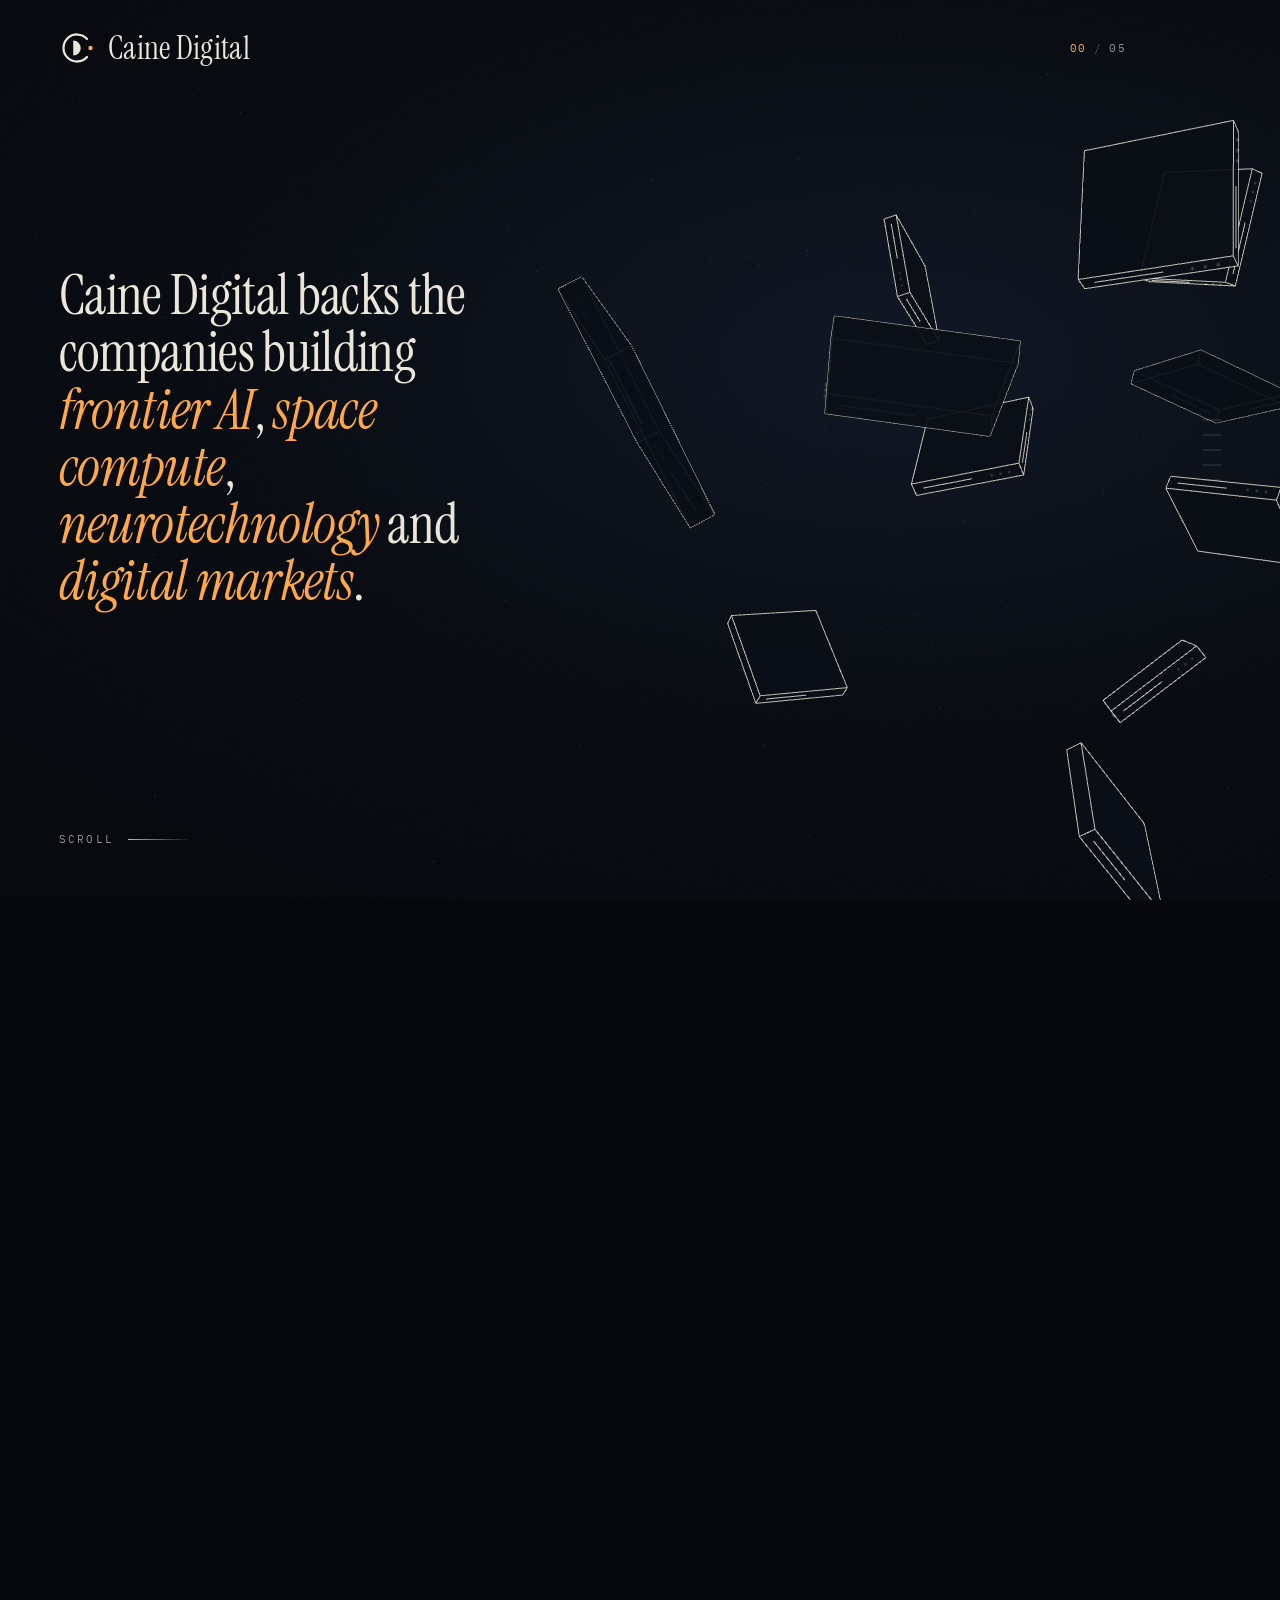
==== index.html @ 0564940c "Caine Digital site Co-authored-by: Cursor <cursoragent@cursor.com>" ====
<!doctype html>
<html lang="en">
<head>
  <meta charset="utf-8">
  <meta name="viewport" content="width=device-width, initial-scale=1, viewport-fit=cover">
  <title>Caine Digital</title>
  <meta name="description" content="Caine Digital backs companies building frontier AI, space compute, neurotechnology and digital markets.">
  <meta name="theme-color" content="#06080c">
  <link rel="icon" href="favicon.svg" type="image/svg+xml">
  <link rel="preconnect" href="https://fonts.googleapis.com">
  <link rel="preconnect" href="https://fonts.gstatic.com" crossorigin>
  <link href="https://fonts.googleapis.com/css2?family=IBM+Plex+Mono:wght@400;500&family=Instrument+Sans:wght@400;500&family=Instrument+Serif:ital@0;1&display=swap" rel="stylesheet">
  <link rel="stylesheet" href="css/site.css">
</head>
<body>
  <canvas id="scene" aria-hidden="true"></canvas>
  <div class="grain" aria-hidden="true"></div>

  <header class="hud">
    <a class="mark" href="./" aria-label="Caine Digital"><svg class="logo" viewBox="0 0 48 48" fill="none" aria-hidden="true"><path d="M37.38 11.96A18 18 0 1 0 37.38 36.04" stroke="#ebe6da" stroke-width="3" stroke-linecap="round"/><path d="M19 14a10 10 0 0 1 0 20Z" fill="#ebe6da"/><circle cx="42" cy="24" r="2.9" fill="#ffa84a"/></svg><span>Caine Digital</span></a>
    <div class="stageinfo" aria-hidden="true">
      <span id="stageNum">00</span><span class="sep">/</span><span>05</span>
      <span id="stageName"></span>
    </div>
  </header>

  <ol class="rail" aria-hidden="true">
    <li></li><li></li><li></li><li></li><li></li>
  </ol>

  <svg id="leaders" aria-hidden="true"></svg>

  <main>
    <section class="panel hero" data-stage="0">
      <div class="copy">
        <h1>Caine Digital backs the companies building <em>frontier AI</em>, <em>space compute</em>, <em>neurotechnology</em> and <em>digital markets</em>.</h1>
      </div>
      <div class="scrollcue"><span>Scroll</span><i></i></div>
    </section>

    <section class="panel" data-stage="1">
      <div class="copy">
        <span class="idx">01 &mdash; Intelligence</span>
        <h2>The rack</h2>
        <p>Everything starts as hardware. These are the labs whose models run on it.</p>
      </div>
      <div class="tiles"></div>
    </section>

    <section class="panel" data-stage="2">
      <div class="copy">
        <span class="idx">02 &mdash; Orbit</span>
        <h2>Off the ground</h2>
        <p>The same compute, put on a rocket and deployed as a data centre in orbit.</p>
      </div>
      <div class="tiles"></div>
    </section>

    <section class="panel" data-stage="3">
      <div class="copy">
        <span class="idx">03 &mdash; Earth</span>
        <h2>Back down</h2>
        <p>Compute lands as products: films made from a prompt, an assistant you can text, machines engineered in software, aircraft that fly themselves.</p>
      </div>
      <div class="tiles"></div>
    </section>

    <section class="panel" data-stage="4">
      <div class="copy">
        <span class="idx">04 &mdash; Mind</span>
        <h2>The interface</h2>
        <p>One chip, seated in one person. The shortest path between a brain and a computer.</p>
      </div>
      <div class="tiles"></div>
    </section>

    <section class="panel" data-stage="5">
      <div class="copy">
        <span class="idx">05 &mdash; Network</span>
        <h2>Between people</h2>
        <p>Culture, markets and play, settled on-chain.</p>
      </div>
      <div class="tiles"></div>
    </section>

    <section class="panel close" data-stage="6">
      <div class="copy">
        <svg class="logo big" viewBox="0 0 48 48" fill="none" aria-hidden="true"><path d="M37.38 11.96A18 18 0 1 0 37.38 36.04" stroke="#ebe6da" stroke-width="3" stroke-linecap="round"/><path d="M19 14a10 10 0 0 1 0 20Z" fill="#ebe6da"/><circle cx="42" cy="24" r="2.9" fill="#ffa84a"/></svg>
        <h2>Caine Digital</h2>
        <a class="contact" href="mailto:chris@cainedigital.com">chris@cainedigital.com</a>
      </div>
      <div class="portfolio">
        <span class="idx">Portfolio</span>
        <ul id="plist"></ul>
      </div>
      <footer class="foot">
        <span>&copy; 2026 Caine Digital</span>
        <a href="disclaimer.html">Disclaimer</a>
      </footer>
    </section>
  </main>

  <div id="scroll-space" aria-hidden="true"></div>

  <noscript>
    <p class="noscript">Caine Digital backs companies building frontier AI, space compute, neurotechnology and digital markets. This page needs JavaScript to show the companies. <a href="disclaimer.html">Disclaimer</a></p>
  </noscript>

  <script type="module" src="js/main.js"></script>
</body>
</html>
---- css/site.css ----
:root {
  --ink: #06080c;
  --ink-2: #0b0f16;
  --bone: #ebe6da;
  --dim: rgba(235, 230, 218, 0.62);
  --faint: rgba(235, 230, 218, 0.2);
  --ember: #ffa84a;
  --serif: 'Instrument Serif', 'Times New Roman', serif;
  --sans: 'Instrument Sans', system-ui, sans-serif;
  --mono: 'IBM Plex Mono', ui-monospace, monospace;
  --pad: clamp(22px, 4.6vw, 72px);
}

* { box-sizing: border-box; }

html { background: var(--ink); }

body {
  margin: 0;
  color: var(--bone);
  font-family: var(--sans);
  background:
    radial-gradient(120% 90% at 70% 40%, #101724 0%, rgba(10, 14, 21, 0.6) 45%, var(--ink) 80%),
    var(--ink);
  background-attachment: fixed;
  -webkit-font-smoothing: antialiased;
  overflow-x: hidden;
}

a { color: inherit; }

#scene {
  position: fixed;
  inset: 0;
  width: 100%;
  height: 100%;
  display: block;
}

.grain {
  position: fixed;
  inset: 0;
  pointer-events: none;
  opacity: 0.11;
  mix-blend-mode: overlay;
  background-image: url("data:image/svg+xml,%3Csvg xmlns='http://www.w3.org/2000/svg' width='160' height='160'%3E%3Cfilter id='n'%3E%3CfeTurbulence type='fractalNoise' baseFrequency='.9' numOctaves='2' stitchTiles='stitch'/%3E%3C/filter%3E%3Crect width='100%25' height='100%25' filter='url(%23n)'/%3E%3C/svg%3E");
  z-index: 4;
}

/* ---------- top bar ---------- */
.hud {
  position: fixed;
  inset: 0 0 auto 0;
  display: flex;
  justify-content: space-between;
  align-items: center;
  padding: clamp(18px, 2.6vw, 30px) var(--pad);
  z-index: 6;
  pointer-events: none;
}
.hud a { pointer-events: auto; }
.mark {
  display: inline-flex;
  align-items: center;
  gap: 13px;
  font-family: var(--serif);
  font-size: 32px;
  line-height: 1;
  letter-spacing: 0.01em;
  text-decoration: none;
}
.logo { width: 36px; height: 36px; flex: none; display: block; }
.logo.big { width: clamp(38px, 3.3vw, 50px); height: auto; aspect-ratio: 1; margin-bottom: 18px; }
.stageinfo, .back {
  font-family: var(--mono);
  font-size: 11px;
  letter-spacing: 0.16em;
  text-transform: uppercase;
  color: var(--dim);
  display: flex;
  gap: 0.6em;
  text-decoration: none;
}
.stageinfo #stageNum { color: var(--ember); }
.stageinfo #stageName { margin-left: 1em; color: var(--bone); min-width: 7em; text-align: right; }
.stageinfo .sep { opacity: 0.5; }

/* ---------- progress rail ---------- */
.rail {
  position: fixed;
  right: var(--pad);
  top: 50%;
  translate: 0 -50%;
  margin: 0;
  padding: 0;
  list-style: none;
  display: grid;
  gap: 14px;
  z-index: 5; /* under the stage panels, so a description is never crossed by the ticks */
}
.rail li {
  width: 18px;
  height: 1px;
  background: var(--faint);
  margin-left: auto;
  transition: width 0.4s ease, background 0.4s ease;
}
.rail li.on { width: 34px; background: var(--ember); }

/* ---------- stage panels ---------- */
.panel {
  position: fixed;
  inset: 0;
  display: flex;
  align-items: flex-end;
  padding: var(--pad);
  padding-bottom: clamp(40px, 9vh, 104px);
  opacity: 0;
  visibility: hidden;
  pointer-events: none;
  z-index: 5;
}
.panel.hero { align-items: center; }

/* Darken the corner behind the copy so it stays readable over the scene. */
.panel:not(.hero)::before {
  content: '';
  position: absolute;
  inset: 0;
  background: radial-gradient(62% 78% at 0% 100%, rgba(6, 8, 12, 0.92) 0%, rgba(6, 8, 12, 0.7) 45%, rgba(6, 8, 12, 0) 100%);
  pointer-events: none;
}

.copy { max-width: 31rem; position: relative; }

.copy .eyebrow, .idx {
  font-family: var(--mono);
  font-size: 11px;
  line-height: 1.4;
  letter-spacing: 0.2em;
  text-transform: uppercase;
  color: var(--ember);
  margin: 0 0 18px;
  display: block;
}

h1, h2 {
  font-family: var(--serif);
  font-weight: 400;
  margin: 0;
  letter-spacing: -0.012em;
}
.hero h1 {
  font-size: clamp(32px, 4.3vw, 66px);
  line-height: 1.04;
  max-width: 13.5em;
}
.hero h1 em { font-style: italic; color: var(--ember); }
h2 {
  font-size: clamp(46px, 6.6vw, 104px);
  line-height: 0.94;
}
.copy p {
  font-size: clamp(15px, 1.15vw, 18px);
  line-height: 1.5;
  color: var(--dim);
  max-width: 25rem;
  margin: 20px 0 0;
}

.scrollcue {
  position: absolute;
  left: var(--pad);
  bottom: clamp(28px, 6vh, 56px);
  display: flex;
  align-items: center;
  gap: 14px;
  font-family: var(--mono);
  font-size: 11px;
  letter-spacing: 0.2em;
  text-transform: uppercase;
  color: var(--dim);
}
.scrollcue i {
  width: 64px;
  height: 1px;
  background: linear-gradient(90deg, var(--ember), transparent);
  transform-origin: left;
  animation: cue 2.4s ease-in-out infinite;
}
@keyframes cue {
  0%, 100% { transform: scaleX(0.25); opacity: 0.5; }
  50% { transform: scaleX(1); opacity: 1; }
}

.contact {
  display: inline-block;
  margin-top: 26px;
  font-family: var(--mono);
  font-size: 13px;
  letter-spacing: 0.08em;
  text-decoration: none;
  border-bottom: 1px solid var(--ember);
  padding-bottom: 4px;
  pointer-events: auto;
}

.foot {
  position: absolute;
  left: var(--pad);
  right: var(--pad);
  bottom: clamp(18px, 3vh, 30px);
  display: flex;
  justify-content: space-between;
  font-family: var(--mono);
  font-size: 11px;
  letter-spacing: 0.16em;
  text-transform: uppercase;
  color: var(--dim);
}
.foot a { pointer-events: auto; text-underline-offset: 4px; }
.foot a:hover { color: var(--bone); }
.panel.close { padding-bottom: clamp(84px, 14vh, 150px); }
.close h2 { font-size: clamp(36px, 4.1vw, 62px); line-height: 1; }
.close .contact { margin-top: 22px; }

/* ---------- portfolio list (closing screen) ---------- */
.portfolio {
  position: relative;
  margin-left: auto;
  margin-right: clamp(44px, 5.5vw, 92px);
  align-self: center;
}
.portfolio .idx { margin-bottom: 16px; }
#plist {
  list-style: none;
  margin: 0;
  padding: 0;
  display: grid;
  grid-auto-flow: column;
  grid-template-rows: repeat(7, auto);
  grid-auto-columns: clamp(196px, 17vw, 244px);
  gap: 10px 12px;
}
.pitem {
  display: flex;
  align-items: center;
  gap: 12px;
  width: 100%;
  padding: 7px 12px 7px 7px;
  border: 1px solid var(--faint);
  border-radius: 4px;
  background: rgba(8, 11, 17, 0.72);
  color: inherit;
  font: inherit;
  text-align: left;
  cursor: pointer;
  pointer-events: auto;
  transition: border-color 0.25s ease, background 0.25s ease;
}
.pitem:hover, .pitem:focus-visible, .pitem.on {
  border-color: var(--ember);
  background: rgba(16, 20, 28, 0.92);
  outline: none;
}
.pitem .chip { width: 40px; height: 40px; font-size: 28px; }
.pt { display: grid; gap: 4px; min-width: 0; }
.pt b {
  display: flex;
  align-items: center;
  gap: 9px;
  font-weight: 500;
  font-size: 15px;
  line-height: 1.1;
  white-space: nowrap;
}
.pt .badge { font-family: var(--mono); font-weight: 400; margin-left: 0; text-transform: uppercase; }
.pt i {
  font-style: normal;
  font-family: var(--mono);
  font-size: 10px;
  letter-spacing: 0.14em;
  text-transform: uppercase;
  color: var(--dim);
  white-space: nowrap;
  overflow: hidden;
  text-overflow: ellipsis;
}

/* ---------- company tiles ---------- */
#leaders {
  position: fixed;
  inset: 0;
  width: 100%;
  height: 100%;
  pointer-events: none;
  z-index: 5;
}
#leaders line { stroke: var(--ember); stroke-width: 1; stroke-opacity: 0.6; }
#leaders circle { fill: var(--ember); }

.tiles { position: absolute; inset: 0; }

.tw {
  position: absolute;
  left: 0;
  top: 0;
  translate: 0 -50%;
  opacity: 0;
  pointer-events: none;
}
.tw.live { pointer-events: auto; }
.tw:hover, .tw:focus-within, .tw.open { z-index: 4; }
/* A label being read is fully solid, even if it is still fading in or out. */
.tw.live:hover, .tw.live:focus-within, .tw.live.open { opacity: 1 !important; }

.tile {
  display: flex;
  align-items: center;
  gap: 13px;
  padding: 7px 18px 7px 7px;
  font-family: var(--mono);
  font-size: 15px;
  letter-spacing: 0.1em;
  text-transform: uppercase;
  color: var(--bone);
  background: rgba(8, 11, 17, 0.78);
  border: 1px solid var(--faint);
  border-radius: 4px;
  cursor: pointer;
  white-space: nowrap;
  -webkit-backdrop-filter: blur(8px);
  backdrop-filter: blur(8px);
  transition: border-color 0.25s ease, background 0.25s ease;
}
.tile:hover, .tile:focus-visible, .tw.open .tile {
  border-color: var(--ember);
  background: rgba(16, 20, 28, 0.92);
  outline: none;
}

.chip {
  width: 46px;
  height: 46px;
  border-radius: 3px;
  background: var(--bone);
  display: grid;
  place-items: center;
  overflow: hidden;
  flex: none;
  font-family: var(--serif);
  font-size: 32px;
  color: var(--ink);
  text-transform: none;
  letter-spacing: 0;
}
.chip img { width: 100%; height: 100%; object-fit: cover; display: block; }
.chip.pad img { width: 76%; height: 76%; object-fit: contain; }

.badge {
  font-size: 10px;
  letter-spacing: 0.16em;
  color: var(--ember);
  border: 1px solid rgba(255, 168, 74, 0.55);
  border-radius: 2px;
  padding: 3px 5px 2px;
  margin-left: -2px;
}

.card {
  position: absolute;
  top: calc(100% + 10px);
  left: 0;
  width: 340px;
  padding: 20px 20px 18px;
  background: #0b0e15;
  border: 1px solid var(--faint);
  border-top-color: var(--ember);
  box-shadow: 0 18px 50px rgba(0, 0, 0, 0.55);
  border-radius: 4px;
  opacity: 0;
  visibility: hidden;
  translate: 0 6px;
  transition: opacity 0.2s ease, translate 0.2s ease, visibility 0.2s;
  z-index: 3;
}
.tw.up .card { top: auto; bottom: calc(100% + 10px); border-top-color: var(--faint); border-bottom-color: var(--ember); }
.tw.live:hover .card, .tw.live:focus-within .card, .tw.live.open .card {
  opacity: 1;
  visibility: visible;
  translate: 0 0;
}
.card .tag {
  font-family: var(--mono);
  font-size: 10px;
  letter-spacing: 0.2em;
  text-transform: uppercase;
  color: var(--ember);
}
.card h3 {
  font-family: var(--serif);
  font-weight: 400;
  font-size: 30px;
  line-height: 1;
  margin: 8px 0 12px;
}
.card p {
  font-size: 14px;
  line-height: 1.55;
  color: var(--dim);
  margin: 0;
}
.card a {
  display: inline-block;
  margin-top: 14px;
  font-family: var(--mono);
  font-size: 11px;
  letter-spacing: 0.14em;
  text-transform: uppercase;
  text-decoration: none;
  border-bottom: 1px solid var(--faint);
  padding-bottom: 3px;
}
.card a:hover { border-bottom-color: var(--ember); }

/* Shared description box: floats beside the portfolio list on desktop, bottom sheet on phones (see below). */
#sheet { display: none; }
#sheet.float {
  display: block;
  position: fixed;
  z-index: 20;
  translate: none;
  border-top-color: var(--ember);
  transition: opacity 0.2s ease, visibility 0.2s;
}
#sheet.float.open { opacity: 1; visibility: visible; }
#sheet .x {
  position: absolute;
  top: 8px;
  right: 8px;
  width: 36px;
  height: 36px;
  border: 0;
  background: none;
  color: var(--dim);
  font-size: 24px;
  line-height: 1;
  cursor: pointer;
}

/* ---------- page length ---------- */
#scroll-space { width: 1px; }

.noscript {
  position: relative;
  z-index: 9;
  padding: 120px var(--pad);
  max-width: 40rem;
  font-size: 18px;
  line-height: 1.5;
}

/* ---------- disclaimer page ---------- */
body.doc { min-height: 100vh; }
.docmain {
  position: relative;
  z-index: 5;
  max-width: 44rem;
  padding: clamp(120px, 20vh, 200px) var(--pad) 120px;
}
.docmain h1 {
  font-size: clamp(36px, 5vw, 68px);
  line-height: 1;
  margin-bottom: 34px;
}
.docmain p {
  font-size: 17px;
  line-height: 1.6;
  color: var(--dim);
  margin: 0 0 18px;
  max-width: 36rem;
}
.docmain .foot {
  position: static;
  margin-top: 72px;
  padding-top: 20px;
  border-top: 1px solid var(--faint);
}

/* ---------- phone ---------- */
@media (max-width: 860px) {
  .rail { display: none; }
  .stageinfo #stageName { display: none; }
  .mark { font-size: 26px; gap: 10px; }
  .logo { width: 29px; height: 29px; }
  .panel {
    flex-direction: column;
    justify-content: flex-end;
    align-items: flex-start;
    padding-bottom: clamp(28px, 6vh, 56px);
  }
  .panel.hero { justify-content: flex-end; align-items: flex-start; padding-bottom: 110px; }
  .panel:not(.hero)::before {
    background: linear-gradient(to top, rgba(6, 8, 12, 0.94) 0%, rgba(6, 8, 12, 0.78) 26%, rgba(6, 8, 12, 0) 52%);
  }
  .panel.close { padding-bottom: 64px; }
  .close .copy { display: grid; grid-template-columns: auto 1fr; align-items: center; column-gap: 12px; }
  .close .logo.big { width: 34px; margin: 0; }
  .close h2 { font-size: 36px; }
  .close .contact { grid-column: 1 / -1; justify-self: start; margin-top: 14px; }
  /* z-index: `order` also changes paint order, which would put the list under the panel's scrim. */
  .portfolio { order: -1; z-index: 1; align-self: stretch; margin: 0 0 22px; }
  .portfolio .idx { margin-bottom: 10px; }
  #plist { grid-auto-columns: minmax(0, 1fr); gap: 6px 8px; }
  .pitem { gap: 9px; padding: 4px 8px 4px 4px; }
  .pitem .chip { width: 28px; height: 28px; font-size: 20px; }
  .pt b { font-size: 13px; gap: 6px; }
  .pt i { display: none; }
  h2 { font-size: clamp(42px, 13vw, 64px); }
  .copy p { margin-top: 12px; }
  .tile { font-size: 10px; gap: 8px; padding: 4px 10px 4px 4px; letter-spacing: 0.08em; }
  .chip { width: 28px; height: 28px; font-size: 20px; }
  .badge { font-size: 8px; padding: 2px 4px 1px; }
  /* The description opens as a sheet at the bottom of the screen. */
  .tw .card { display: none; }
  #sheet {
    display: block;
    position: fixed;
    left: 12px;
    right: 12px;
    top: auto;
    bottom: 12px;
    width: auto;
    max-height: 70vh;
    overflow-y: auto;
    z-index: 20;
    translate: 0 14px;
  }
  #sheet.open { opacity: 1; visibility: visible; translate: 0 0; }
}

@media (prefers-reduced-motion: reduce) {
  .scrollcue i { animation: none; }
}
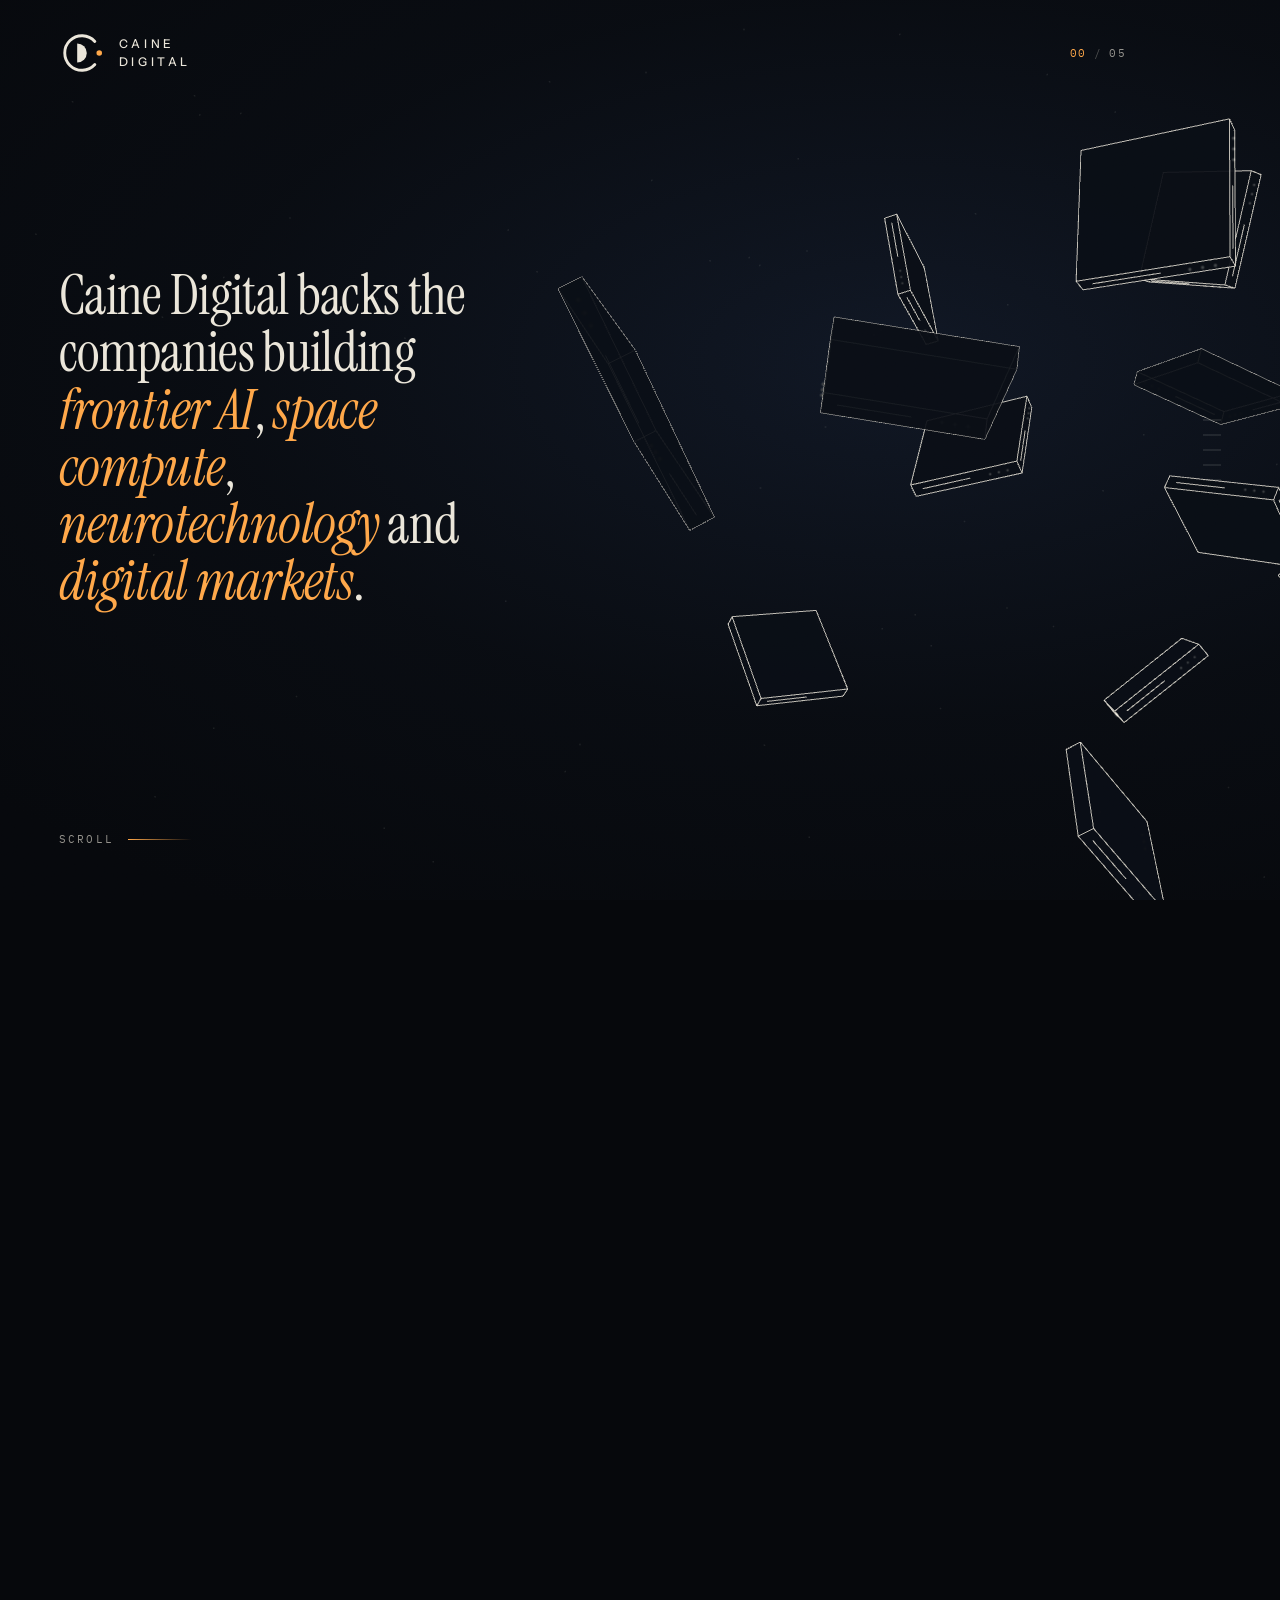
==== commit a9850b46: "Logo lockup: stacked capitals beside a larger mark, in the header, closing screen and disclaimer Co-" ====
--- a/index.html
+++ b/index.html
@@ -17,7 +17,7 @@
   <div class="grain" aria-hidden="true"></div>
 
   <header class="hud">
-    <a class="mark" href="./" aria-label="Caine Digital"><svg class="logo" viewBox="0 0 48 48" fill="none" aria-hidden="true"><path d="M37.38 11.96A18 18 0 1 0 37.38 36.04" stroke="#ebe6da" stroke-width="3" stroke-linecap="round"/><path d="M19 14a10 10 0 0 1 0 20Z" fill="#ebe6da"/><circle cx="42" cy="24" r="2.9" fill="#ffa84a"/></svg><span>Caine Digital</span></a>
+    <a class="mark" href="./" aria-label="Caine Digital"><svg class="logo" viewBox="0 0 48 48" fill="none" aria-hidden="true"><path d="M37.38 11.96A18 18 0 1 0 37.38 36.04" stroke="#ebe6da" stroke-width="3" stroke-linecap="round"/><path d="M19 14a10 10 0 0 1 0 20Z" fill="#ebe6da"/><circle cx="42" cy="24" r="2.9" fill="#ffa84a"/></svg><span class="wm"><span>Caine</span> <span>Digital</span></span></a>
     <div class="stageinfo" aria-hidden="true">
       <span id="stageNum">00</span><span class="sep">/</span><span>05</span>
       <span id="stageName"></span>
@@ -85,8 +85,7 @@
 
     <section class="panel close" data-stage="6">
       <div class="copy">
-        <svg class="logo big" viewBox="0 0 48 48" fill="none" aria-hidden="true"><path d="M37.38 11.96A18 18 0 1 0 37.38 36.04" stroke="#ebe6da" stroke-width="3" stroke-linecap="round"/><path d="M19 14a10 10 0 0 1 0 20Z" fill="#ebe6da"/><circle cx="42" cy="24" r="2.9" fill="#ffa84a"/></svg>
-        <h2>Caine Digital</h2>
+        <div class="mark lg"><svg class="logo" viewBox="0 0 48 48" fill="none" aria-hidden="true"><path d="M37.38 11.96A18 18 0 1 0 37.38 36.04" stroke="#ebe6da" stroke-width="3" stroke-linecap="round"/><path d="M19 14a10 10 0 0 1 0 20Z" fill="#ebe6da"/><circle cx="42" cy="24" r="2.9" fill="#ffa84a"/></svg><h2 class="wm"><span>Caine</span> <span>Digital</span></h2></div>
         <a class="contact" href="mailto:chris@cainedigital.com">chris@cainedigital.com</a>
       </div>
       <div class="portfolio">
--- a/css/site.css
+++ b/css/site.css
@@ -62,15 +62,27 @@
 .mark {
   display: inline-flex;
   align-items: center;
-  gap: 13px;
-  font-family: var(--serif);
-  font-size: 32px;
+  gap: 14px;
+  text-decoration: none;
+}
+.logo { width: 46px; height: 46px; flex: none; display: block; }
+/* Wordmark: two rows of spaced capitals, kept inside the height of the mark beside them. */
+.mark .wm {
+  display: grid;
+  gap: 0.5em;
+  margin: 0;
+  font-family: var(--sans);
+  font-weight: 500;
+  font-size: 12px;
   line-height: 1;
-  letter-spacing: 0.01em;
-  text-decoration: none;
-}
-.logo { width: 36px; height: 36px; flex: none; display: block; }
-.logo.big { width: clamp(38px, 3.3vw, 50px); height: auto; aspect-ratio: 1; margin-bottom: 18px; }
+  letter-spacing: 0.3em;
+  text-transform: uppercase;
+  color: var(--bone);
+}
+/* The larger lockup on the closing screen. */
+.mark.lg { display: flex; gap: clamp(20px, 1.8vw, 28px); }
+.mark.lg .logo { width: clamp(68px, 5.6vw, 86px); height: auto; aspect-ratio: 1; }
+.mark.lg .wm { font-size: clamp(18px, 1.5vw, 23px); }
 .stageinfo, .back {
   font-family: var(--mono);
   font-size: 11px;
@@ -221,8 +233,7 @@
 .foot a { pointer-events: auto; text-underline-offset: 4px; }
 .foot a:hover { color: var(--bone); }
 .panel.close { padding-bottom: clamp(84px, 14vh, 150px); }
-.close h2 { font-size: clamp(36px, 4.1vw, 62px); line-height: 1; }
-.close .contact { margin-top: 22px; }
+.close .contact { margin-top: 26px; }
 
 /* ---------- portfolio list (closing screen) ---------- */
 .portfolio {
@@ -491,8 +502,12 @@
 @media (max-width: 860px) {
   .rail { display: none; }
   .stageinfo #stageName { display: none; }
-  .mark { font-size: 26px; gap: 10px; }
-  .logo { width: 29px; height: 29px; }
+  .mark { gap: 11px; }
+  .logo { width: 38px; height: 38px; }
+  .mark .wm { font-size: 10.5px; }
+  .mark.lg { gap: 16px; }
+  .mark.lg .logo { width: 56px; }
+  .mark.lg .wm { font-size: 15px; }
   .panel {
     flex-direction: column;
     justify-content: flex-end;
@@ -504,10 +519,7 @@
     background: linear-gradient(to top, rgba(6, 8, 12, 0.94) 0%, rgba(6, 8, 12, 0.78) 26%, rgba(6, 8, 12, 0) 52%);
   }
   .panel.close { padding-bottom: 64px; }
-  .close .copy { display: grid; grid-template-columns: auto 1fr; align-items: center; column-gap: 12px; }
-  .close .logo.big { width: 34px; margin: 0; }
-  .close h2 { font-size: 36px; }
-  .close .contact { grid-column: 1 / -1; justify-self: start; margin-top: 14px; }
+  .close .contact { margin-top: 18px; }
   /* z-index: `order` also changes paint order, which would put the list under the panel's scrim. */
   .portfolio { order: -1; z-index: 1; align-self: stretch; margin: 0 0 22px; }
   .portfolio .idx { margin-bottom: 10px; }
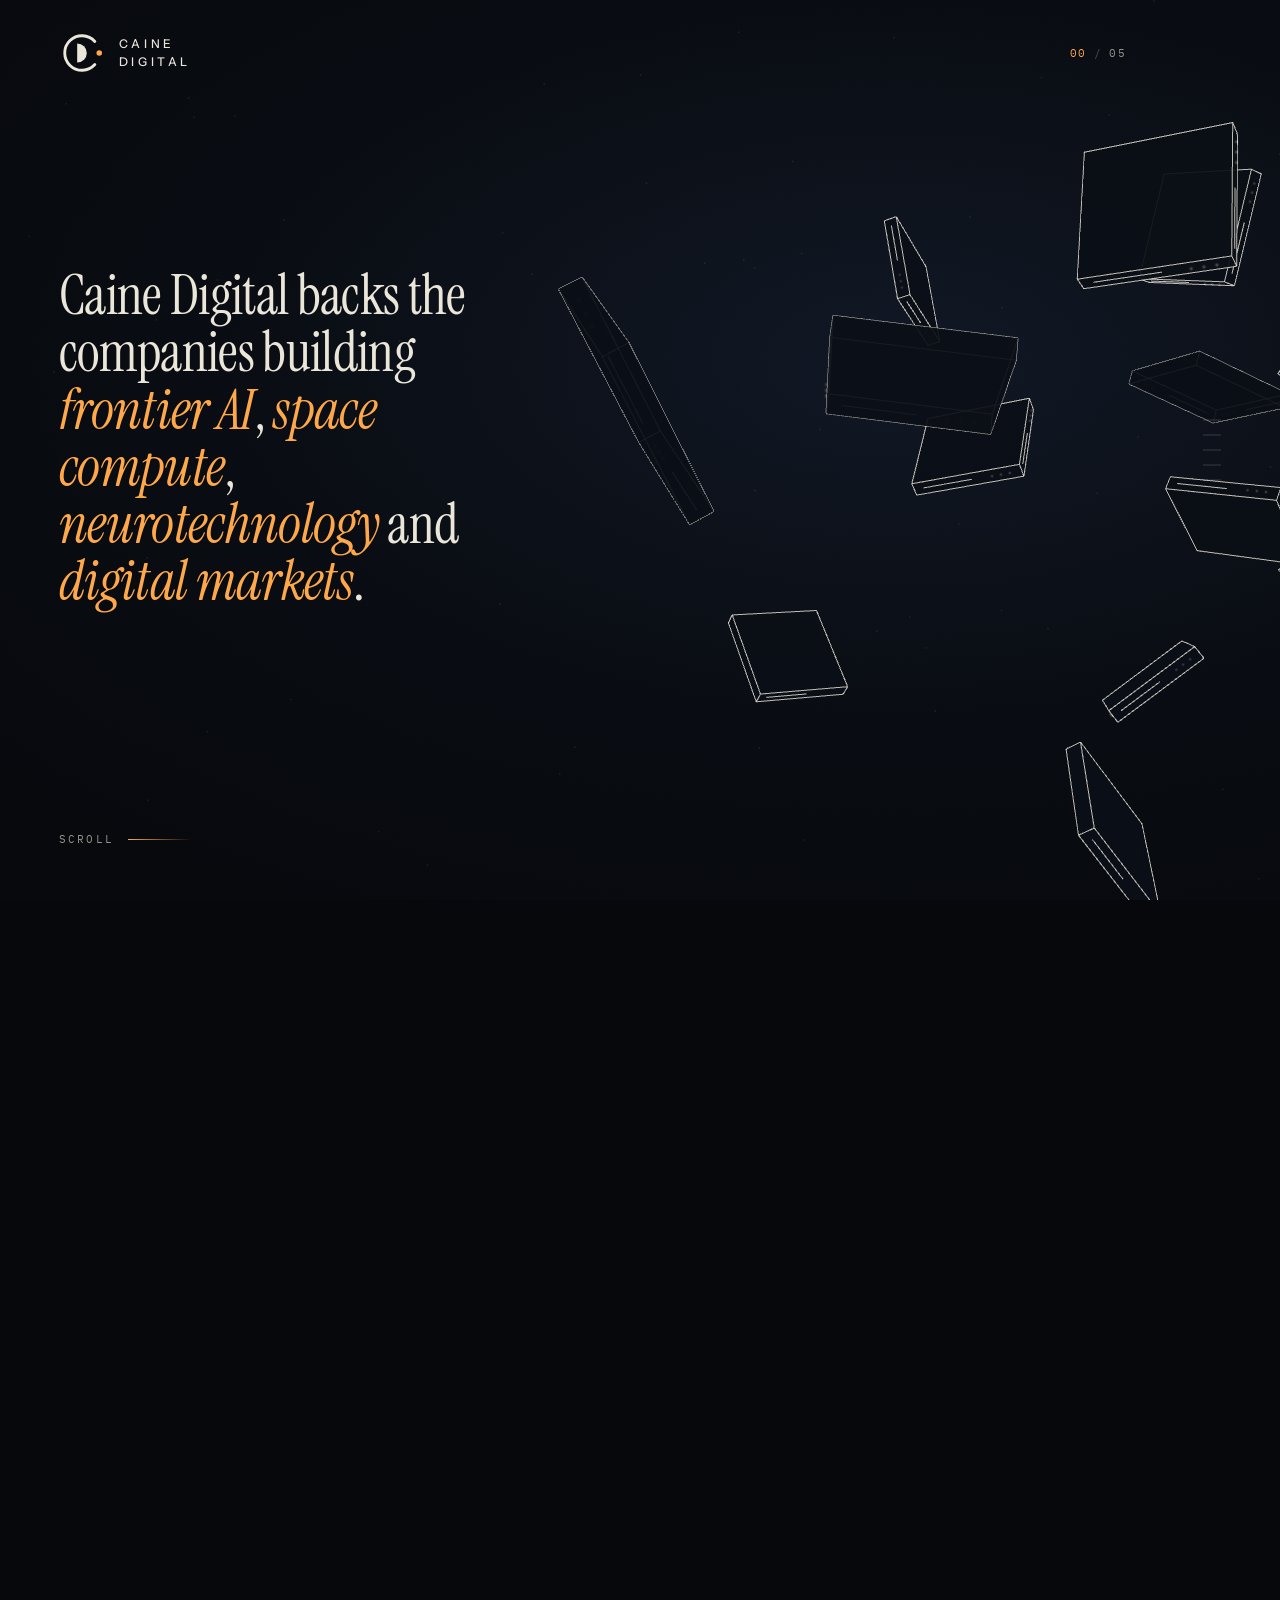
==== commit 40840d60: "Portfolio list: grouped by sector, alphabetical inside each sector; phone globe fits the space above" ====
--- a/index.html
+++ b/index.html
@@ -90,7 +90,7 @@
       </div>
       <div class="portfolio">
         <span class="idx">Portfolio</span>
-        <ul id="plist"></ul>
+        <div id="plist"></div>
       </div>
       <footer class="foot">
         <span>&copy; 2026 Caine Digital</span>
--- a/css/site.css
+++ b/css/site.css
@@ -244,14 +244,22 @@
 }
 .portfolio .idx { margin-bottom: 16px; }
 #plist {
-  list-style: none;
-  margin: 0;
-  padding: 0;
   display: grid;
-  grid-auto-flow: column;
-  grid-template-rows: repeat(7, auto);
-  grid-auto-columns: clamp(196px, 17vw, 244px);
-  gap: 10px 12px;
+  grid-template-columns: repeat(2, clamp(196px, 17vw, 244px));
+  align-items: start;
+  gap: 0 12px;
+}
+.pgroup + .pgroup { margin-top: 18px; }
+.pgroup ul { list-style: none; margin: 0; padding: 0; display: grid; gap: 10px; }
+.psec {
+  margin: 0 0 9px;
+  font-family: var(--mono);
+  font-weight: 400;
+  font-size: 10px;
+  line-height: 1.2;
+  letter-spacing: 0.2em;
+  text-transform: uppercase;
+  color: var(--dim);
 }
 .pitem {
   display: flex;
@@ -496,6 +504,16 @@
   margin-top: 72px;
   padding-top: 20px;
   border-top: 1px solid var(--faint);
+}
+
+/* Short desktop windows: a tighter portfolio list, so it stays clear of the header and footer. */
+@media (min-width: 861px) and (max-height: 780px) {
+  .portfolio .idx { margin-bottom: 12px; }
+  .pgroup + .pgroup { margin-top: 12px; }
+  .pgroup ul { gap: 6px; }
+  .psec { margin-bottom: 7px; }
+  .pitem { padding: 4px 10px 4px 4px; gap: 10px; }
+  .pitem .chip { width: 34px; height: 34px; font-size: 24px; }
 }
 
 /* ---------- phone ---------- */
@@ -523,7 +541,10 @@
   /* z-index: `order` also changes paint order, which would put the list under the panel's scrim. */
   .portfolio { order: -1; z-index: 1; align-self: stretch; margin: 0 0 22px; }
   .portfolio .idx { margin-bottom: 10px; }
-  #plist { grid-auto-columns: minmax(0, 1fr); gap: 6px 8px; }
+  #plist { grid-template-columns: repeat(2, minmax(0, 1fr)); gap: 0 8px; }
+  .pgroup + .pgroup { margin-top: 10px; }
+  .pgroup ul { gap: 6px; }
+  .psec { margin-bottom: 6px; font-size: 9px; }
   .pitem { gap: 9px; padding: 4px 8px 4px 4px; }
   .pitem .chip { width: 28px; height: 28px; font-size: 20px; }
   .pt b { font-size: 13px; gap: 6px; }
@@ -554,3 +575,15 @@
 @media (prefers-reduced-motion: reduce) {
   .scrollcue i { animation: none; }
 }
+
+/* Short phones: a tighter portfolio list. */
+@media (max-width: 860px) and (max-height: 740px) {
+  .portfolio { margin-bottom: 16px; }
+  .pgroup + .pgroup { margin-top: 7px; }
+  .pgroup ul { gap: 4px; }
+  .psec { margin-bottom: 4px; }
+  .pitem { padding: 3px 8px 3px 3px; }
+  .pitem .chip { width: 24px; height: 24px; font-size: 17px; }
+  .mark.lg .logo { width: 46px; }
+  .mark.lg .wm { font-size: 13px; }
+}
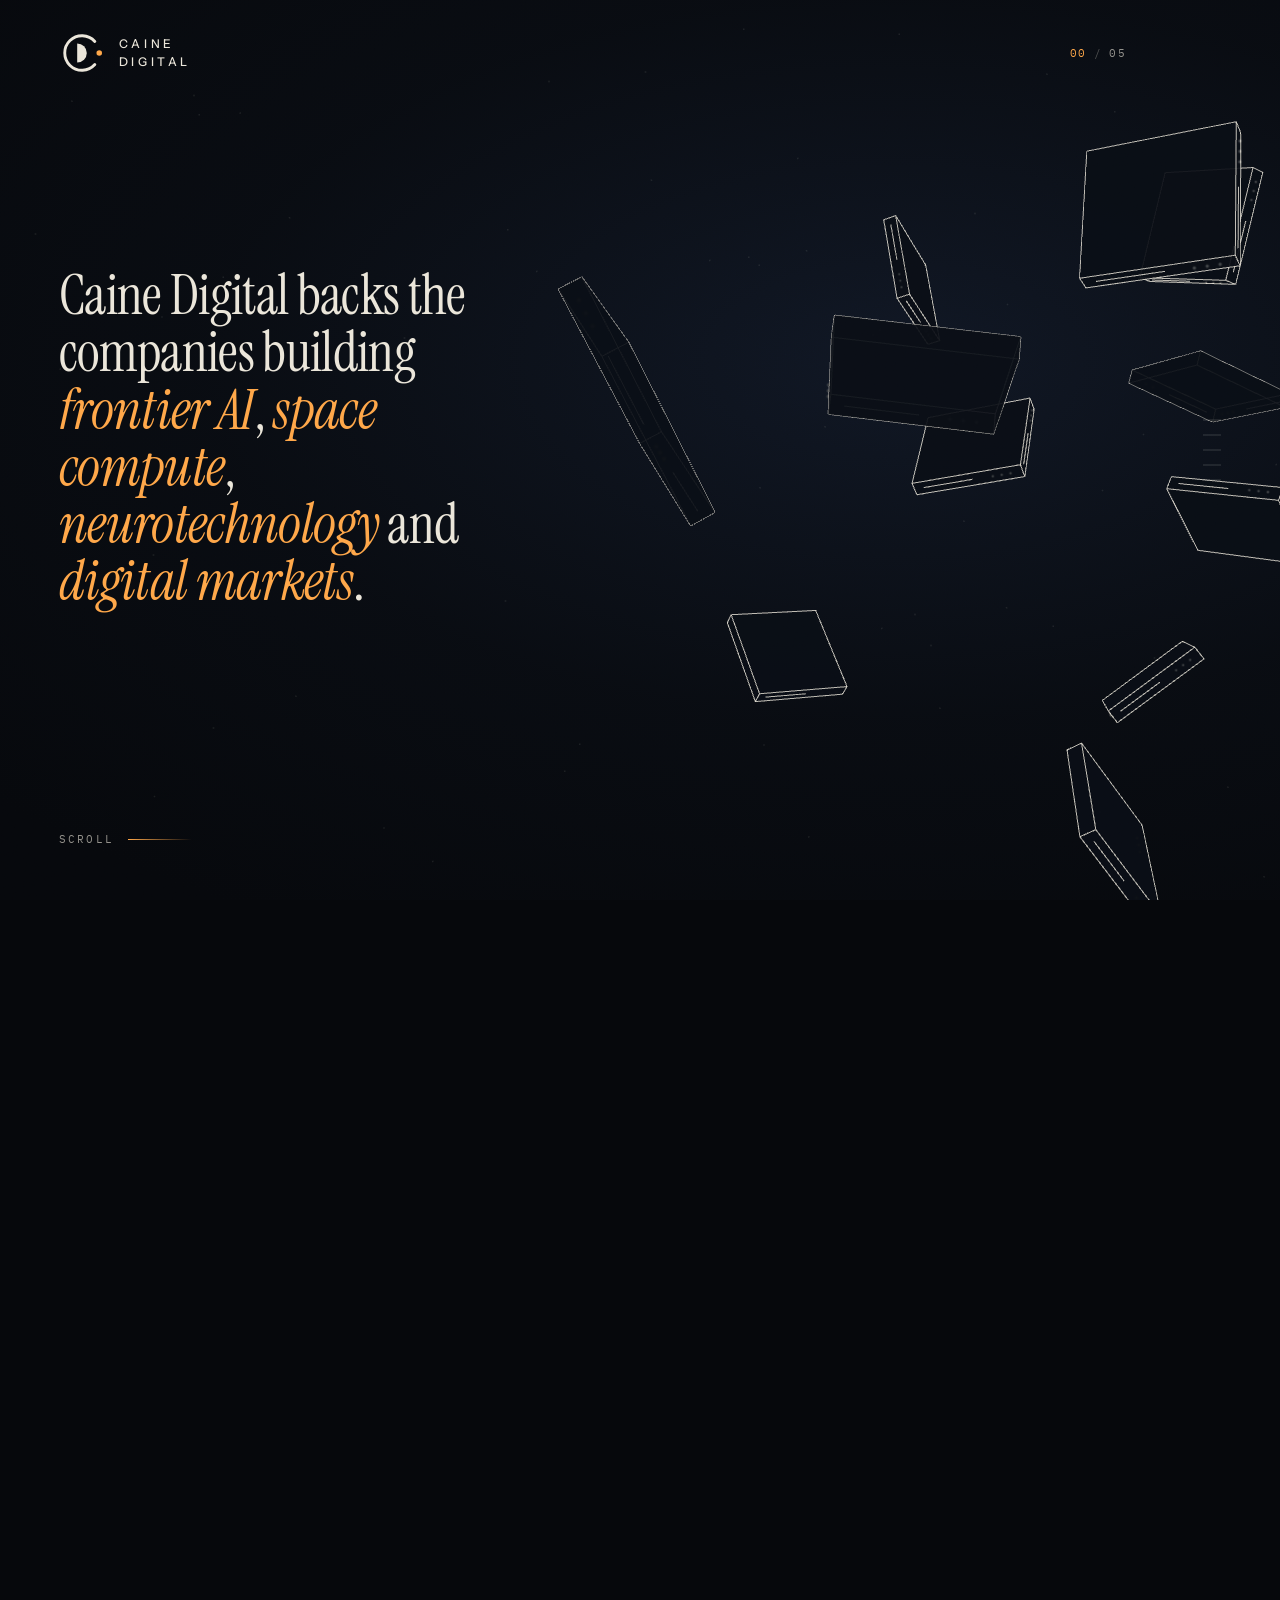
==== commit 69768f7a: "Closing screen: drop the large lockup (the header carries the mark); email sits under a Contact labe" ====
--- a/index.html
+++ b/index.html
@@ -85,7 +85,7 @@
 
     <section class="panel close" data-stage="6">
       <div class="copy">
-        <div class="mark lg"><svg class="logo" viewBox="0 0 48 48" fill="none" aria-hidden="true"><path d="M37.38 11.96A18 18 0 1 0 37.38 36.04" stroke="#ebe6da" stroke-width="3" stroke-linecap="round"/><path d="M19 14a10 10 0 0 1 0 20Z" fill="#ebe6da"/><circle cx="42" cy="24" r="2.9" fill="#ffa84a"/></svg><h2 class="wm"><span>Caine</span> <span>Digital</span></h2></div>
+        <span class="idx">Contact</span>
         <a class="contact" href="mailto:chris@cainedigital.com">chris@cainedigital.com</a>
       </div>
       <div class="portfolio">
--- a/css/site.css
+++ b/css/site.css
@@ -79,10 +79,6 @@
   text-transform: uppercase;
   color: var(--bone);
 }
-/* The larger lockup on the closing screen. */
-.mark.lg { display: flex; gap: clamp(20px, 1.8vw, 28px); }
-.mark.lg .logo { width: clamp(68px, 5.6vw, 86px); height: auto; aspect-ratio: 1; }
-.mark.lg .wm { font-size: clamp(18px, 1.5vw, 23px); }
 .stageinfo, .back {
   font-family: var(--mono);
   font-size: 11px;
@@ -233,7 +229,8 @@
 .foot a { pointer-events: auto; text-underline-offset: 4px; }
 .foot a:hover { color: var(--bone); }
 .panel.close { padding-bottom: clamp(84px, 14vh, 150px); }
-.close .contact { margin-top: 26px; }
+.close .idx { margin-bottom: 12px; }
+.close .contact { margin-top: 0; }
 
 /* ---------- portfolio list (closing screen) ---------- */
 .portfolio {
@@ -243,14 +240,15 @@
   align-self: center;
 }
 .portfolio .idx { margin-bottom: 16px; }
-#plist {
+.pgroup + .pgroup { margin-top: 20px; }
+.pgroup ul {
+  list-style: none;
+  margin: 0;
+  padding: 0;
   display: grid;
-  grid-template-columns: repeat(2, clamp(196px, 17vw, 244px));
-  align-items: start;
-  gap: 0 12px;
-}
-.pgroup + .pgroup { margin-top: 18px; }
-.pgroup ul { list-style: none; margin: 0; padding: 0; display: grid; gap: 10px; }
+  grid-template-columns: repeat(3, clamp(208px, 14.4vw, 236px));
+  gap: 10px 12px;
+}
 .psec {
   margin: 0 0 9px;
   font-family: var(--mono);
@@ -506,11 +504,12 @@
   border-top: 1px solid var(--faint);
 }
 
-/* Short desktop windows: a tighter portfolio list, so it stays clear of the header and footer. */
-@media (min-width: 861px) and (max-height: 780px) {
+/* Short or narrow desktop windows: a tighter portfolio list, so it stays clear of the header and footer
+   and leaves room for the globe. */
+@media (min-width: 861px) and (max-height: 780px), (min-width: 861px) and (max-width: 1240px) {
   .portfolio .idx { margin-bottom: 12px; }
-  .pgroup + .pgroup { margin-top: 12px; }
-  .pgroup ul { gap: 6px; }
+  .pgroup + .pgroup { margin-top: 14px; }
+  .pgroup ul { grid-template-columns: repeat(3, 196px); gap: 8px 10px; }
   .psec { margin-bottom: 7px; }
   .pitem { padding: 4px 10px 4px 4px; gap: 10px; }
   .pitem .chip { width: 34px; height: 34px; font-size: 24px; }
@@ -523,9 +522,6 @@
   .mark { gap: 11px; }
   .logo { width: 38px; height: 38px; }
   .mark .wm { font-size: 10.5px; }
-  .mark.lg { gap: 16px; }
-  .mark.lg .logo { width: 56px; }
-  .mark.lg .wm { font-size: 15px; }
   .panel {
     flex-direction: column;
     justify-content: flex-end;
@@ -537,13 +533,12 @@
     background: linear-gradient(to top, rgba(6, 8, 12, 0.94) 0%, rgba(6, 8, 12, 0.78) 26%, rgba(6, 8, 12, 0) 52%);
   }
   .panel.close { padding-bottom: 64px; }
-  .close .contact { margin-top: 18px; }
+  .close .idx { margin-bottom: 8px; }
   /* z-index: `order` also changes paint order, which would put the list under the panel's scrim. */
   .portfolio { order: -1; z-index: 1; align-self: stretch; margin: 0 0 22px; }
   .portfolio .idx { margin-bottom: 10px; }
-  #plist { grid-template-columns: repeat(2, minmax(0, 1fr)); gap: 0 8px; }
   .pgroup + .pgroup { margin-top: 10px; }
-  .pgroup ul { gap: 6px; }
+  .pgroup ul { grid-template-columns: repeat(2, minmax(0, 1fr)); gap: 6px 8px; }
   .psec { margin-bottom: 6px; font-size: 9px; }
   .pitem { gap: 9px; padding: 4px 8px 4px 4px; }
   .pitem .chip { width: 28px; height: 28px; font-size: 20px; }
@@ -580,10 +575,13 @@
 @media (max-width: 860px) and (max-height: 740px) {
   .portfolio { margin-bottom: 16px; }
   .pgroup + .pgroup { margin-top: 7px; }
-  .pgroup ul { gap: 4px; }
+  .pgroup ul { gap: 4px 8px; }
   .psec { margin-bottom: 4px; }
   .pitem { padding: 3px 8px 3px 3px; }
   .pitem .chip { width: 24px; height: 24px; font-size: 17px; }
-  .mark.lg .logo { width: 46px; }
-  .mark.lg .wm { font-size: 13px; }
-}
+}
+
+/* Tablets: the phone layout, with three companies to a row. */
+@media (min-width: 600px) and (max-width: 860px) {
+  .pgroup ul { grid-template-columns: repeat(3, minmax(0, 1fr)); }
+}
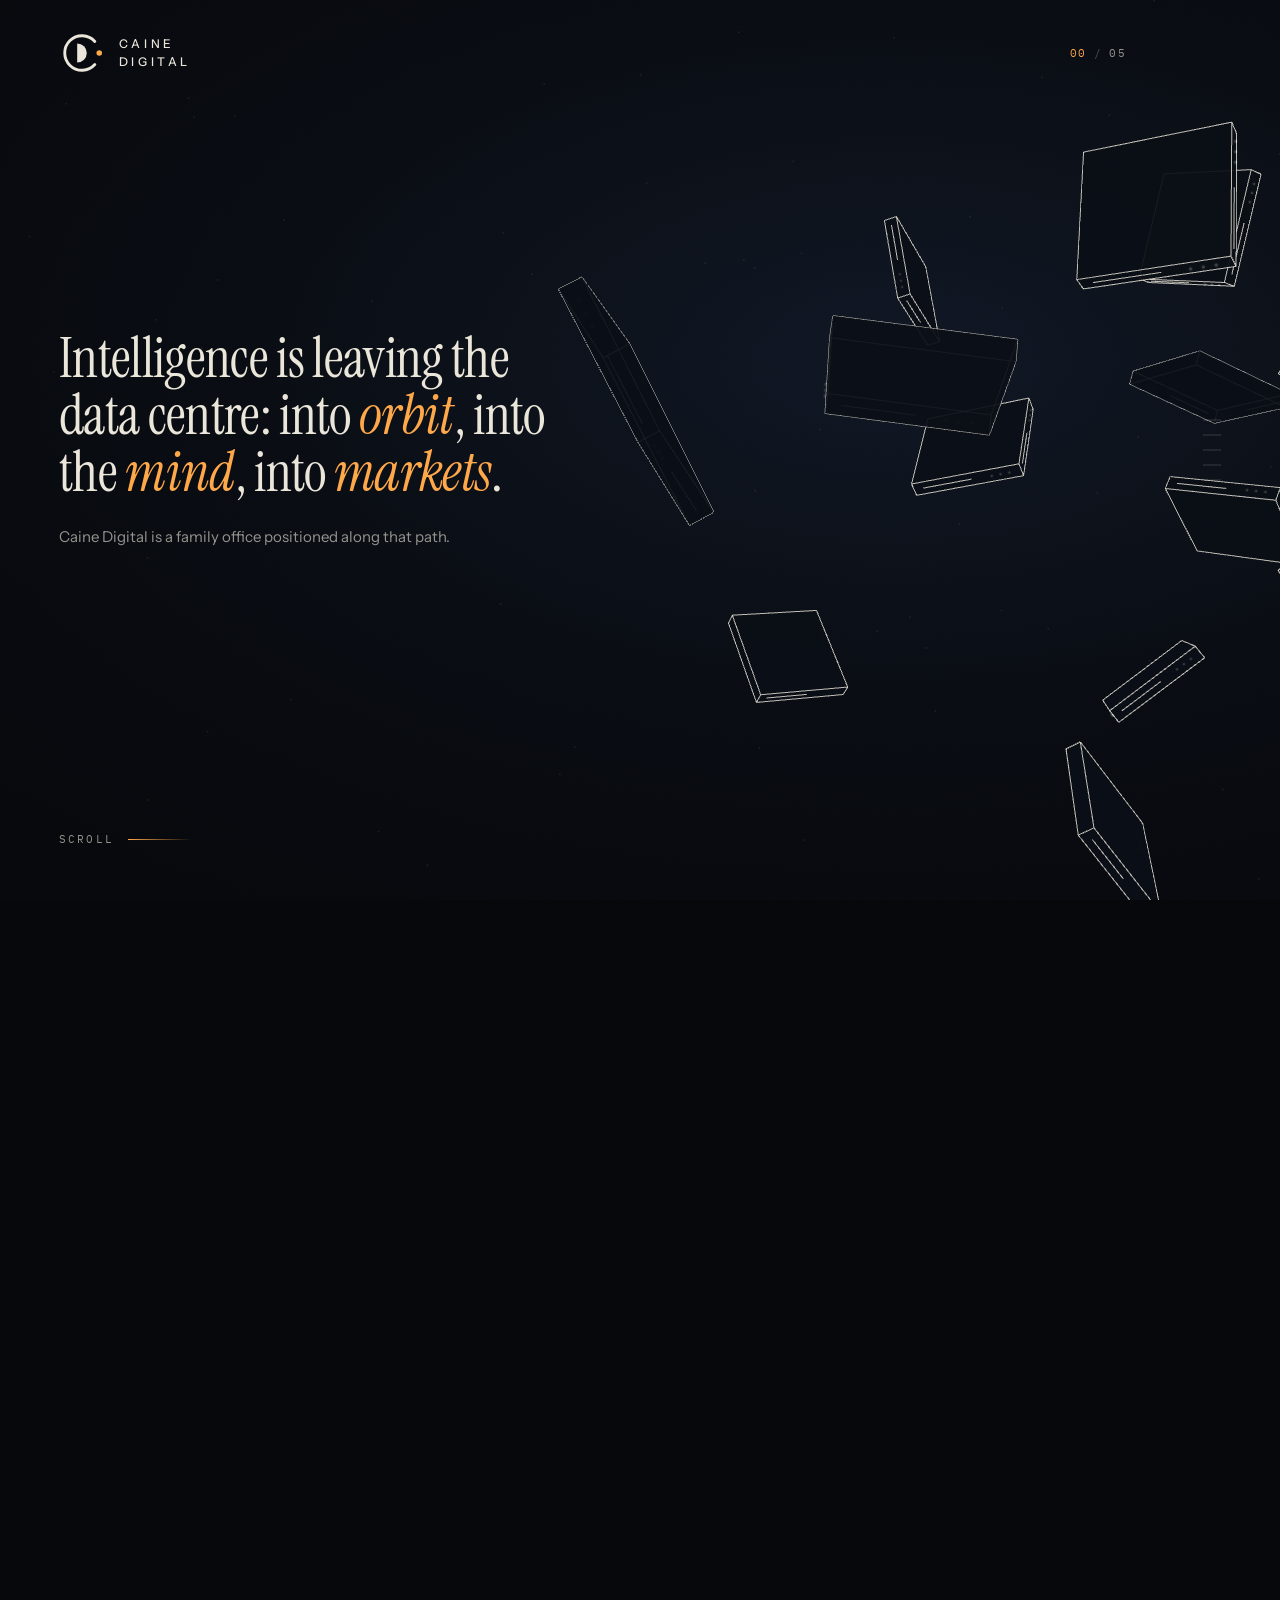
==== commit 11a1d21e: "Landing copy: a headline for the path the page follows, with the firm named beneath it; disclaimer w" ====
--- a/index.html
+++ b/index.html
@@ -4,7 +4,7 @@
   <meta charset="utf-8">
   <meta name="viewport" content="width=device-width, initial-scale=1, viewport-fit=cover">
   <title>Caine Digital</title>
-  <meta name="description" content="Caine Digital backs companies building frontier AI, space compute, neurotechnology and digital markets.">
+  <meta name="description" content="Caine Digital is a family office positioned where intelligence is heading: frontier AI, space compute, neurotechnology and digital markets.">
   <meta name="theme-color" content="#06080c">
   <link rel="icon" href="favicon.svg" type="image/svg+xml">
   <link rel="preconnect" href="https://fonts.googleapis.com">
@@ -33,7 +33,8 @@
   <main>
     <section class="panel hero" data-stage="0">
       <div class="copy">
-        <h1>Caine Digital backs the companies building <em>frontier AI</em>, <em>space compute</em>, <em>neurotechnology</em> and <em>digital markets</em>.</h1>
+        <h1>Intelligence is leaving the data centre: into <em>orbit</em>, into the <em>mind</em>, into <em>markets</em>.</h1>
+        <p>Caine Digital is a family office positioned along that path.</p>
       </div>
       <div class="scrollcue"><span>Scroll</span><i></i></div>
     </section>
@@ -102,7 +103,7 @@
   <div id="scroll-space" aria-hidden="true"></div>
 
   <noscript>
-    <p class="noscript">Caine Digital backs companies building frontier AI, space compute, neurotechnology and digital markets. This page needs JavaScript to show the companies. <a href="disclaimer.html">Disclaimer</a></p>
+    <p class="noscript">Caine Digital is a family office positioned where intelligence is heading: frontier AI, space compute, neurotechnology and digital markets. This page needs JavaScript to show the companies. <a href="disclaimer.html">Disclaimer</a></p>
   </noscript>
 
   <script type="module" src="js/main.js"></script>
--- a/css/site.css
+++ b/css/site.css
@@ -164,6 +164,7 @@
   max-width: 13.5em;
 }
 .hero h1 em { font-style: italic; color: var(--ember); }
+.hero .copy p { max-width: none; margin-top: 24px; text-wrap: balance; }
 h2 {
   font-size: clamp(46px, 6.6vw, 104px);
   line-height: 0.94;
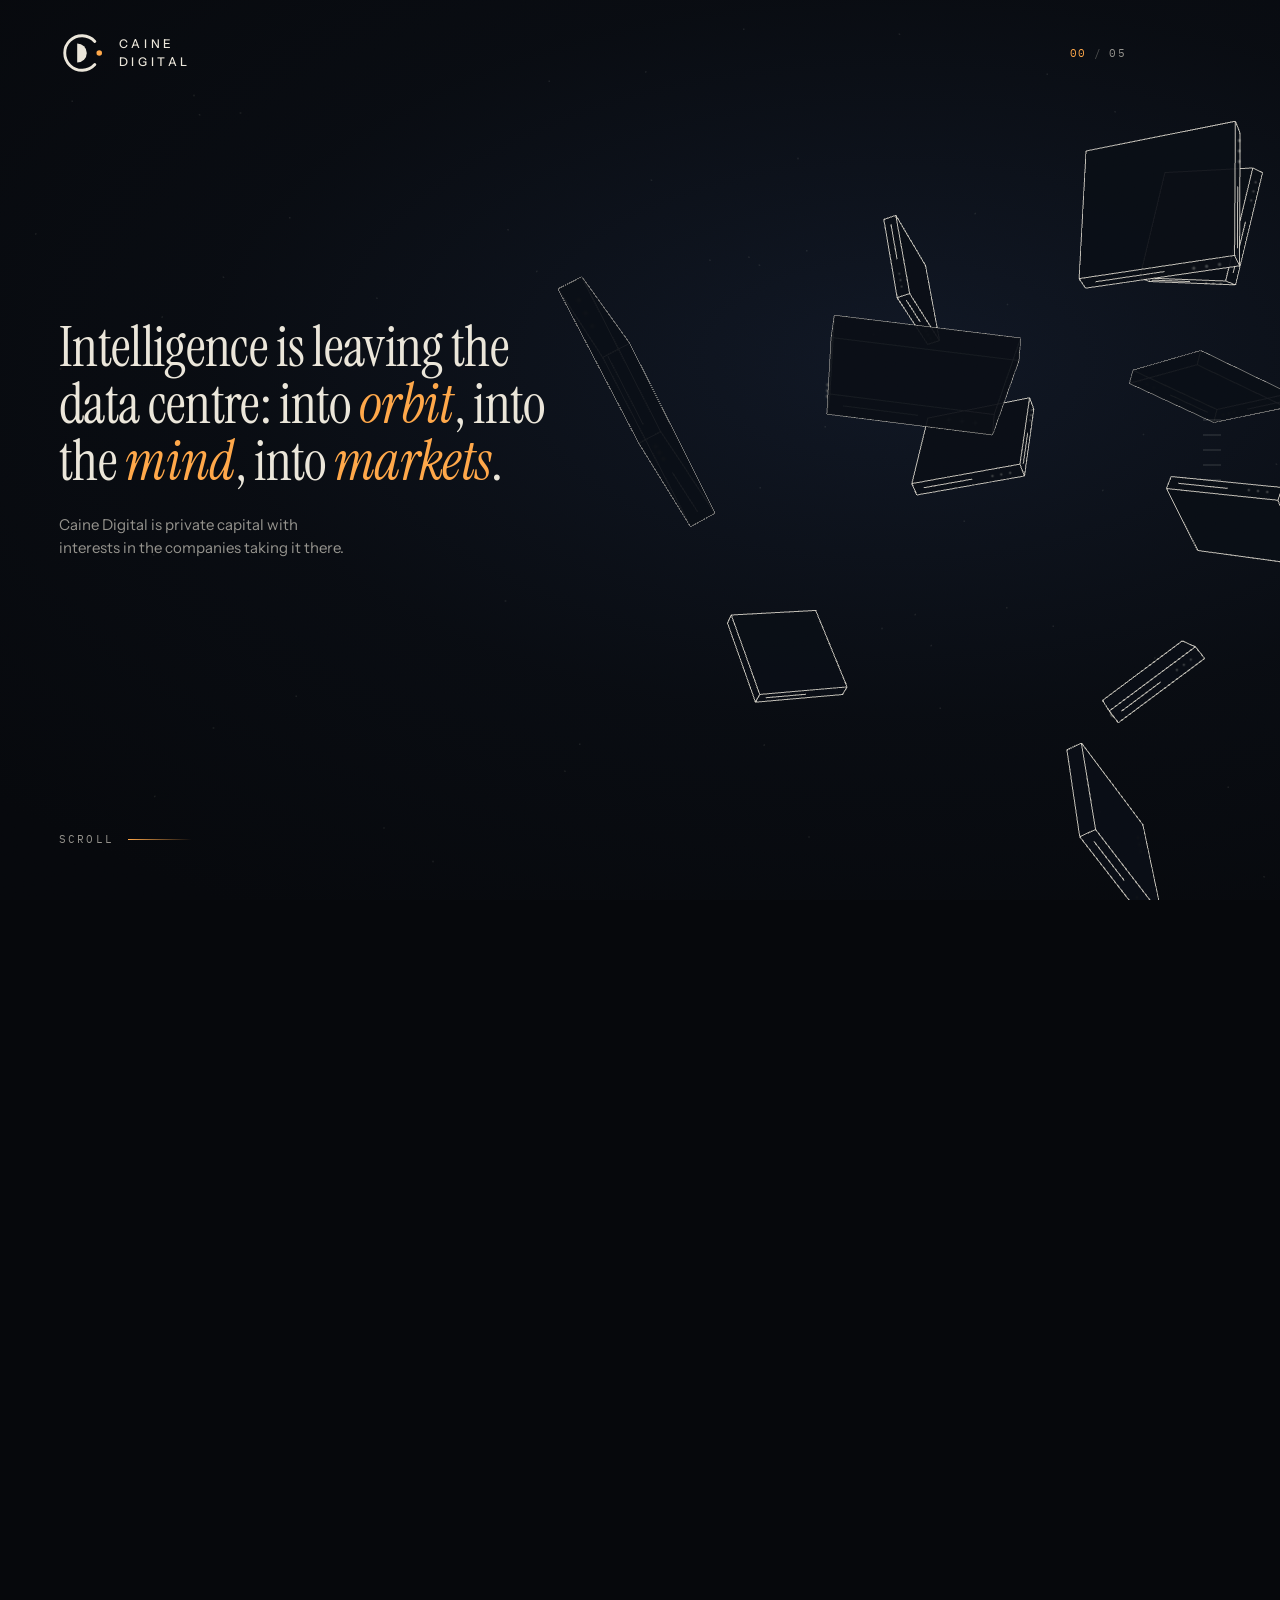
==== commit 0df53c70: "Copy: Caine Digital described as private capital with interests in the companies; family office word" ====
--- a/index.html
+++ b/index.html
@@ -4,7 +4,7 @@
   <meta charset="utf-8">
   <meta name="viewport" content="width=device-width, initial-scale=1, viewport-fit=cover">
   <title>Caine Digital</title>
-  <meta name="description" content="Caine Digital is a family office positioned where intelligence is heading: frontier AI, space compute, neurotechnology and digital markets.">
+  <meta name="description" content="Caine Digital is private capital with interests in companies building frontier AI, space compute, neurotechnology and digital markets.">
   <meta name="theme-color" content="#06080c">
   <link rel="icon" href="favicon.svg" type="image/svg+xml">
   <link rel="preconnect" href="https://fonts.googleapis.com">
@@ -34,7 +34,7 @@
     <section class="panel hero" data-stage="0">
       <div class="copy">
         <h1>Intelligence is leaving the data centre: into <em>orbit</em>, into the <em>mind</em>, into <em>markets</em>.</h1>
-        <p>Caine Digital is a family office positioned along that path.</p>
+        <p>Caine Digital is private capital with interests in the companies taking it there.</p>
       </div>
       <div class="scrollcue"><span>Scroll</span><i></i></div>
     </section>
@@ -103,7 +103,7 @@
   <div id="scroll-space" aria-hidden="true"></div>
 
   <noscript>
-    <p class="noscript">Caine Digital is a family office positioned where intelligence is heading: frontier AI, space compute, neurotechnology and digital markets. This page needs JavaScript to show the companies. <a href="disclaimer.html">Disclaimer</a></p>
+    <p class="noscript">Caine Digital is private capital with interests in companies building frontier AI, space compute, neurotechnology and digital markets. This page needs JavaScript to show the companies. <a href="disclaimer.html">Disclaimer</a></p>
   </noscript>
 
   <script type="module" src="js/main.js"></script>
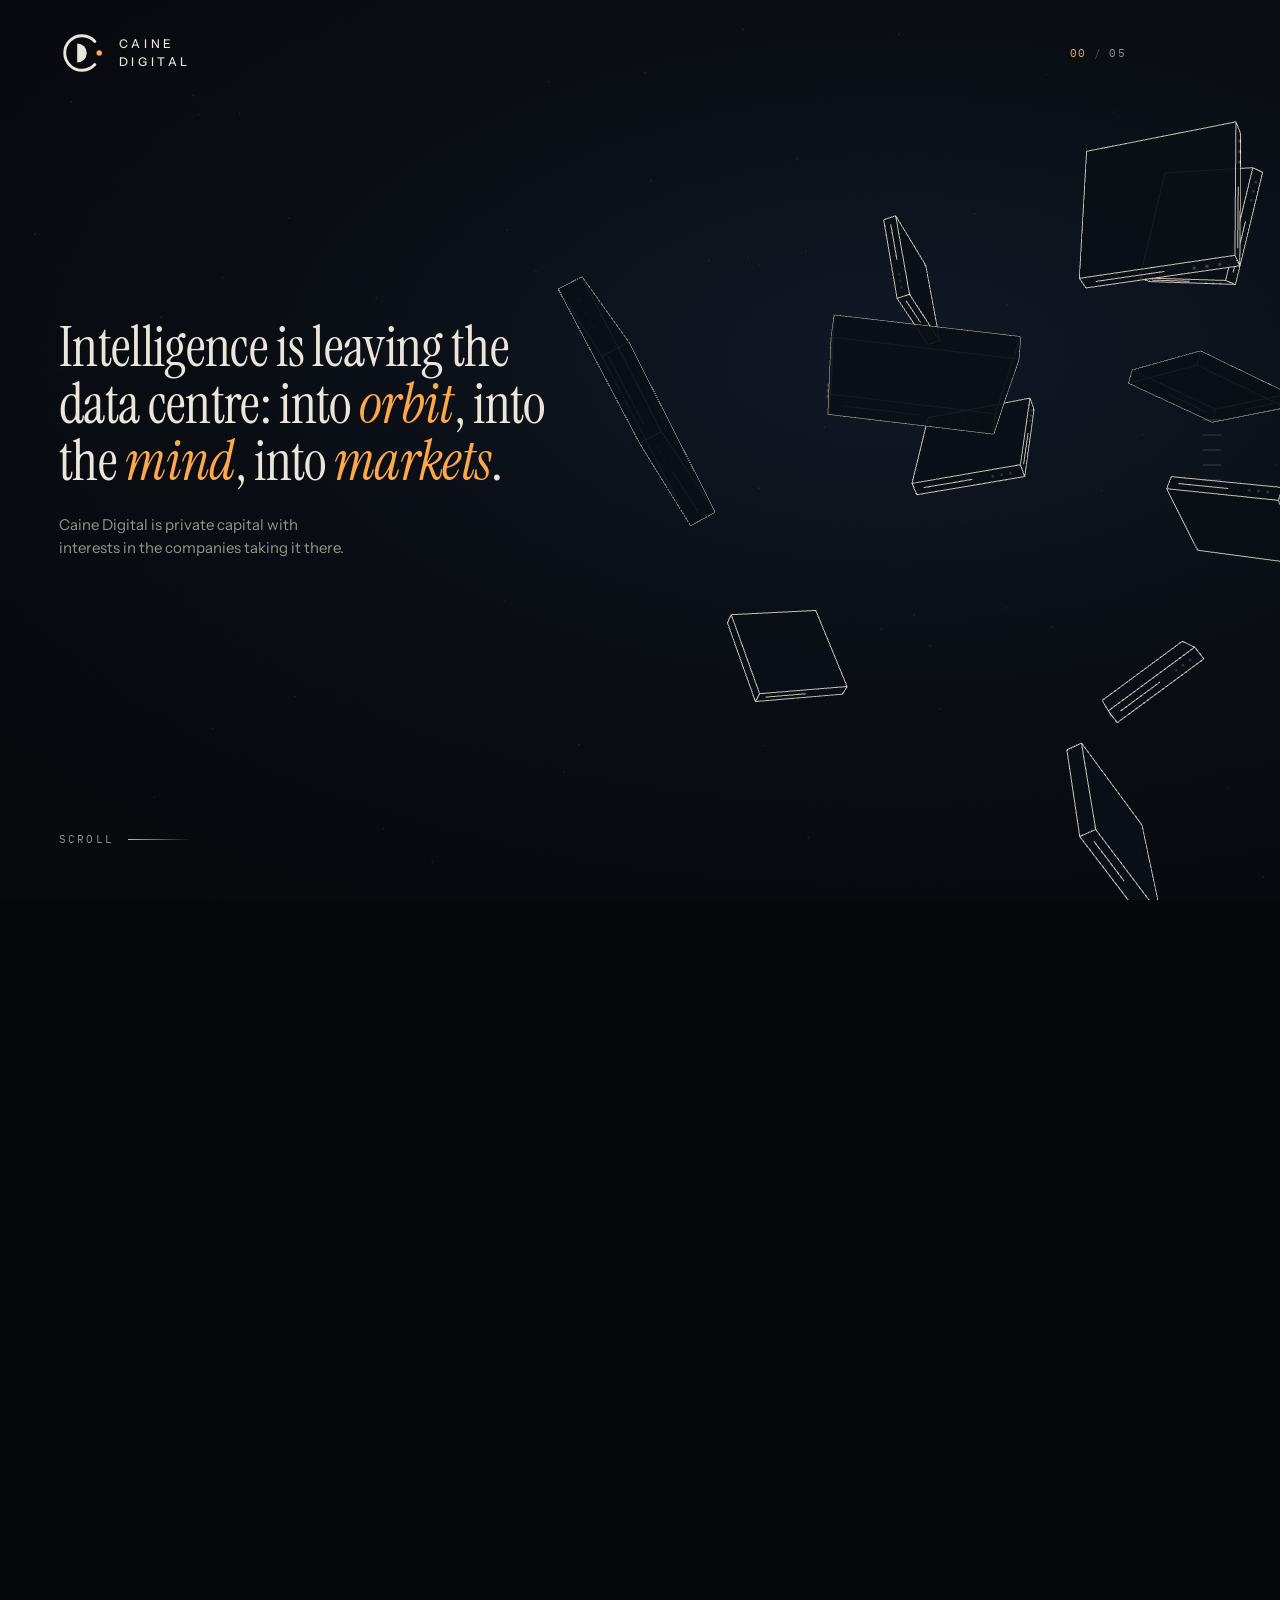
==== commit 1d63d5d7: "Add Groq (exited chip interest), Groq inference cloud and Shield AI; chip-to-server-to-rack sequence" ====
--- a/index.html
+++ b/index.html
@@ -43,7 +43,7 @@
       <div class="copy">
         <span class="idx">01 &mdash; Intelligence</span>
         <h2>The rack</h2>
-        <p>Everything starts as hardware. These are the labs whose models run on it.</p>
+        <p>Everything starts as hardware: a chip goes into a server, and servers fill a rack. These are the companies that designed the chip, run the racks and train the models on them.</p>
       </div>
       <div class="tiles"></div>
     </section>
--- a/css/site.css
+++ b/css/site.css
@@ -545,6 +545,8 @@
   .pitem .chip { width: 28px; height: 28px; font-size: 20px; }
   .pt b { font-size: 13px; gap: 6px; }
   .pt i { display: none; }
+  .pitem.twin .pt { gap: 3px; }
+  .pitem.twin .pt i { display: block; font-size: 8px; letter-spacing: 0.12em; }
   h2 { font-size: clamp(42px, 13vw, 64px); }
   .copy p { margin-top: 12px; }
   .tile { font-size: 10px; gap: 8px; padding: 4px 10px 4px 4px; letter-spacing: 0.08em; }
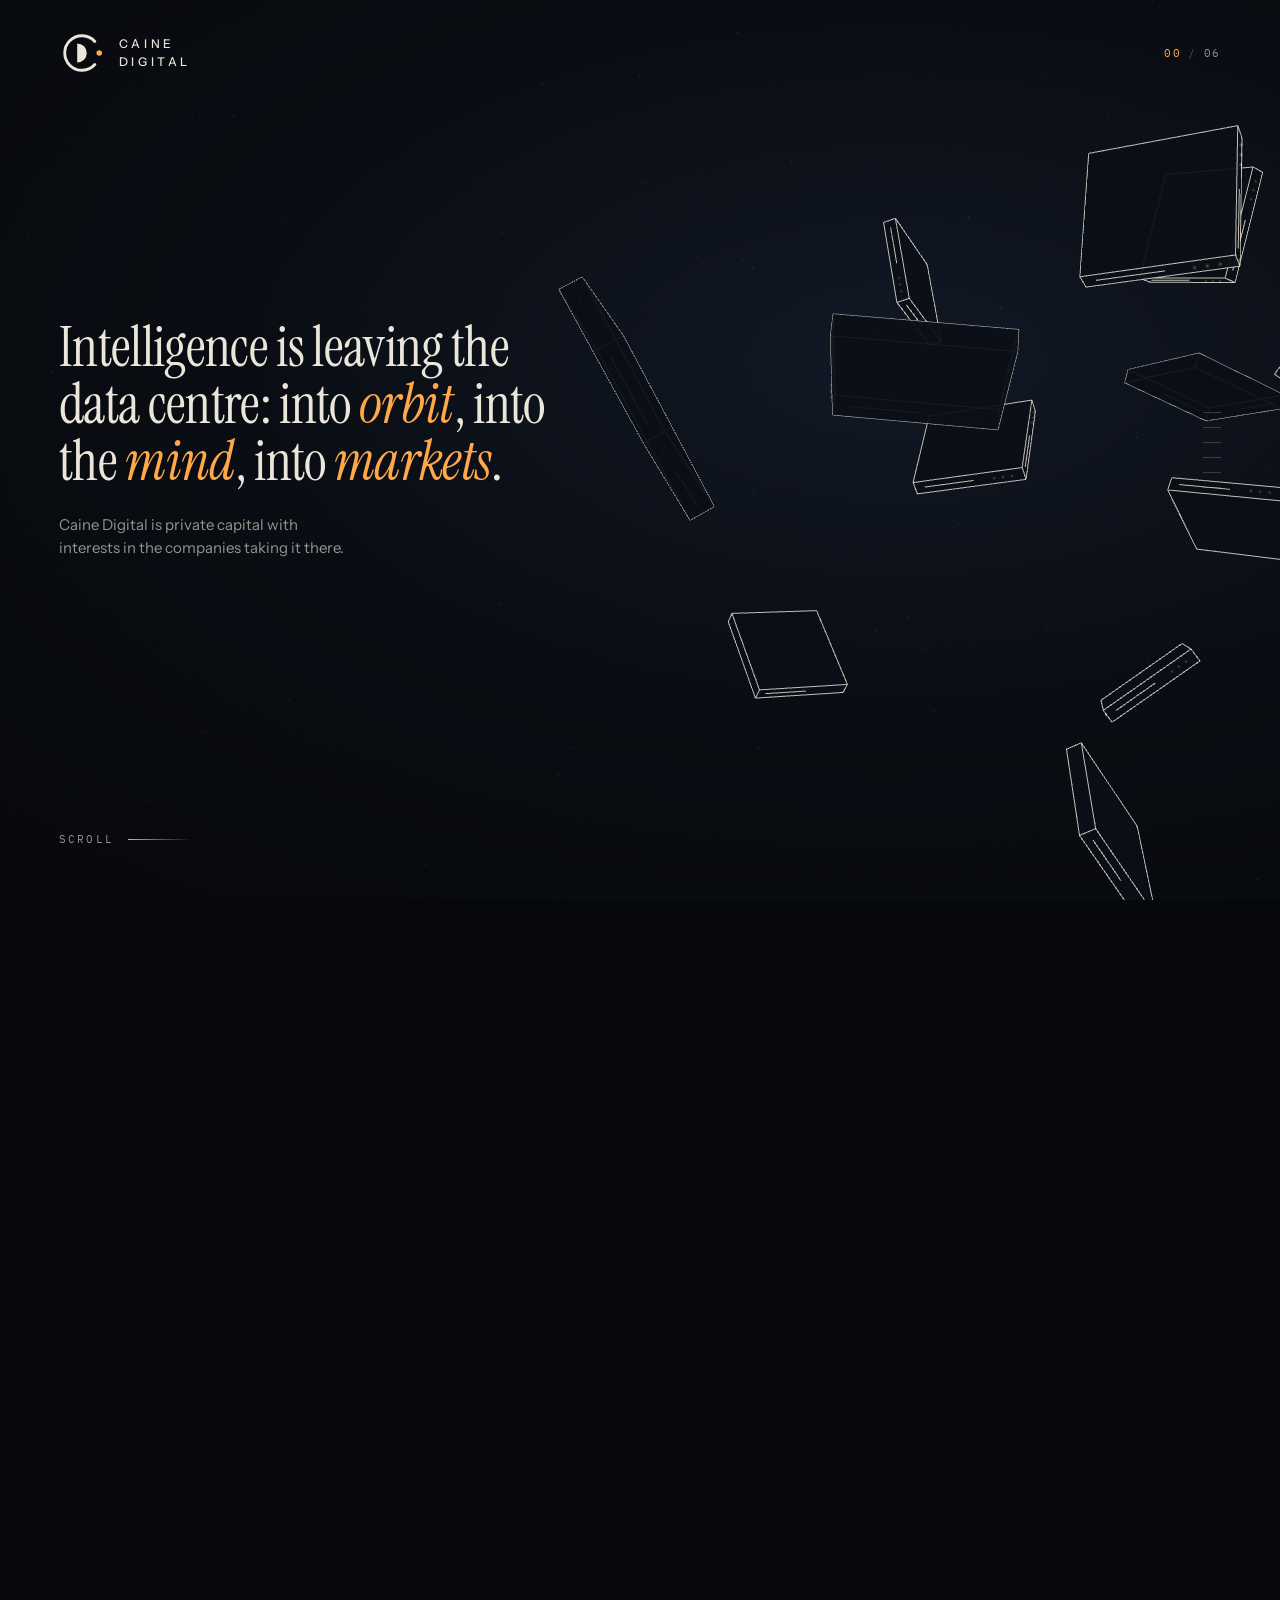
==== commit 242b0fce: "New Defence stage between Earth and Mind: a person flying a drone, Anduril and Shield AI in the sky," ====
--- a/index.html
+++ b/index.html
@@ -19,13 +19,12 @@
   <header class="hud">
     <a class="mark" href="./" aria-label="Caine Digital"><svg class="logo" viewBox="0 0 48 48" fill="none" aria-hidden="true"><path d="M37.38 11.96A18 18 0 1 0 37.38 36.04" stroke="#ebe6da" stroke-width="3" stroke-linecap="round"/><path d="M19 14a10 10 0 0 1 0 20Z" fill="#ebe6da"/><circle cx="42" cy="24" r="2.9" fill="#ffa84a"/></svg><span class="wm"><span>Caine</span> <span>Digital</span></span></a>
     <div class="stageinfo" aria-hidden="true">
-      <span id="stageNum">00</span><span class="sep">/</span><span>05</span>
-      <span id="stageName"></span>
+      <span id="stageNum">00</span><span class="sep">/</span><span>06</span>
     </div>
   </header>
 
   <ol class="rail" aria-hidden="true">
-    <li></li><li></li><li></li><li></li><li></li>
+    <li></li><li></li><li></li><li></li><li></li><li></li>
   </ol>
 
   <svg id="leaders" aria-hidden="true"></svg>
@@ -41,7 +40,7 @@
 
     <section class="panel" data-stage="1">
       <div class="copy">
-        <span class="idx">01 &mdash; Intelligence</span>
+        <span class="idx">Intelligence</span>
         <h2>The rack</h2>
         <p>Everything starts as hardware: a chip goes into a server, and servers fill a rack. These are the companies that designed the chip, run the racks and train the models on them.</p>
       </div>
@@ -50,7 +49,7 @@
 
     <section class="panel" data-stage="2">
       <div class="copy">
-        <span class="idx">02 &mdash; Orbit</span>
+        <span class="idx">Orbit</span>
         <h2>Off the ground</h2>
         <p>The same compute, put on a rocket and deployed as a data centre in orbit.</p>
       </div>
@@ -59,32 +58,41 @@
 
     <section class="panel" data-stage="3">
       <div class="copy">
-        <span class="idx">03 &mdash; Earth</span>
+        <span class="idx">Earth</span>
         <h2>Back down</h2>
-        <p>Compute lands as products: films made from a prompt, an assistant you can text, machines engineered in software, aircraft that fly themselves.</p>
+        <p>Compute lands as products: films made from a prompt, an assistant you can text, and machines engineered in software.</p>
       </div>
       <div class="tiles"></div>
     </section>
 
     <section class="panel" data-stage="4">
       <div class="copy">
-        <span class="idx">04 &mdash; Mind</span>
+        <span class="idx">Defence</span>
+        <h2>On watch</h2>
+        <p>Aircraft that fly themselves. One person on the ground directs the machines in the air.</p>
+      </div>
+      <div class="tiles"></div>
+    </section>
+
+    <section class="panel" data-stage="5">
+      <div class="copy">
+        <span class="idx">Mind</span>
         <h2>The interface</h2>
         <p>One chip, seated in one person. The shortest path between a brain and a computer.</p>
       </div>
       <div class="tiles"></div>
     </section>
 
-    <section class="panel" data-stage="5">
+    <section class="panel" data-stage="6">
       <div class="copy">
-        <span class="idx">05 &mdash; Network</span>
+        <span class="idx">Network</span>
         <h2>Between people</h2>
         <p>Culture, markets and play, settled on-chain.</p>
       </div>
       <div class="tiles"></div>
     </section>
 
-    <section class="panel close" data-stage="6">
+    <section class="panel close" data-stage="7">
       <div class="copy">
         <span class="idx">Contact</span>
         <a class="contact" href="mailto:chris@cainedigital.com">chris@cainedigital.com</a>
--- a/css/site.css
+++ b/css/site.css
@@ -90,7 +90,6 @@
   text-decoration: none;
 }
 .stageinfo #stageNum { color: var(--ember); }
-.stageinfo #stageName { margin-left: 1em; color: var(--bone); min-width: 7em; text-align: right; }
 .stageinfo .sep { opacity: 0.5; }
 
 /* ---------- progress rail ---------- */
@@ -519,7 +518,6 @@
 /* ---------- phone ---------- */
 @media (max-width: 860px) {
   .rail { display: none; }
-  .stageinfo #stageName { display: none; }
   .mark { gap: 11px; }
   .logo { width: 38px; height: 38px; }
   .mark .wm { font-size: 10.5px; }
@@ -545,8 +543,6 @@
   .pitem .chip { width: 28px; height: 28px; font-size: 20px; }
   .pt b { font-size: 13px; gap: 6px; }
   .pt i { display: none; }
-  .pitem.twin .pt { gap: 3px; }
-  .pitem.twin .pt i { display: block; font-size: 8px; letter-spacing: 0.12em; }
   h2 { font-size: clamp(42px, 13vw, 64px); }
   .copy p { margin-top: 12px; }
   .tile { font-size: 10px; gap: 8px; padding: 4px 10px 4px 4px; letter-spacing: 0.08em; }
